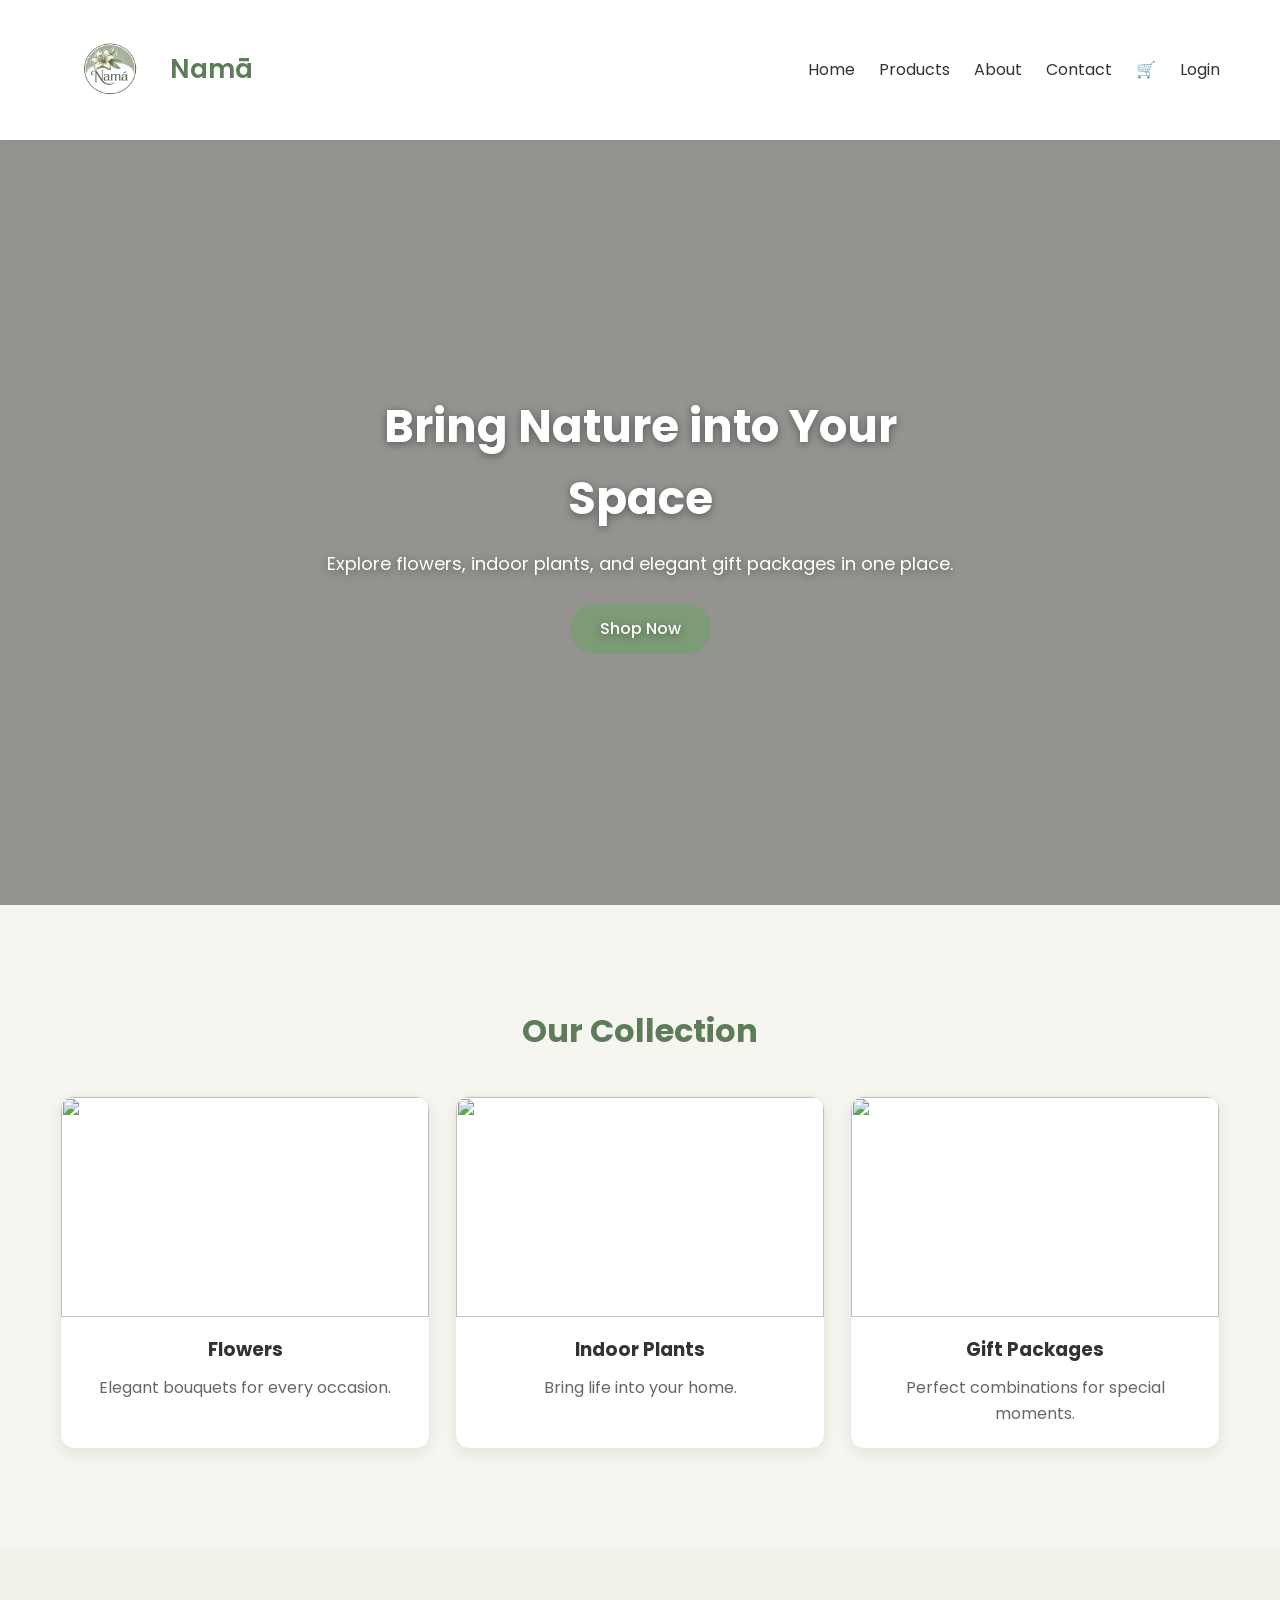
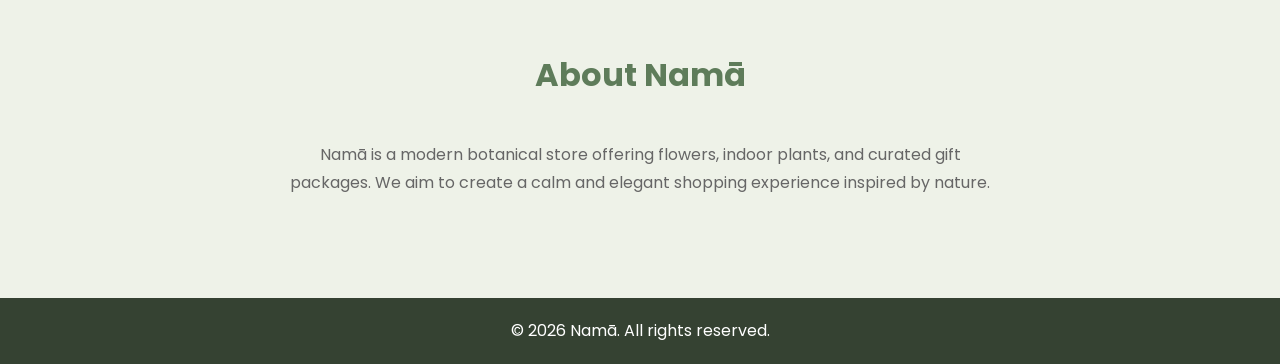
==== home.html @ d504839f "." ====
<!DOCTYPE html>
<html lang="en">
<head>
  <meta charset="UTF-8">
  <meta name="viewport" content="width=device-width, initial-scale=1.0">
  <title>Namā | Home</title>
  <link rel="stylesheet" href="assets/css/style.css">
  <link rel="preconnect" href="https://fonts.googleapis.com">
  <link rel="preconnect" href="https://fonts.gstatic.com" crossorigin>
  <link href="https://fonts.googleapis.com/css2?family=Poppins:wght@300;400;600&display=swap" rel="stylesheet">
</head>

<body>

<header class="navbar">
  <div class="logo">
  <img src="assets/images/logo2.png" alt="logo">
  <span>Namā</span>
  </div>

  <nav class="nav-links">
      <a href="home.html">Home</a>
      <a href="pages/products.php">Products</a>
      <a href="#about">About</a>
      <a href="pages/contact.html">Contact</a>
      <a href="pages/cart.html" class="cart-icon">
        🛒
        <span id="cart-count">0</span>
      </a>
      <a href="pages/admin/admin-login.php">Login</a>
  </nav>
</header>

<section class="hero">
  <div class="overlay"></div>

  <div class="hero-content">
    <h1>Bring Nature into Your Space</h1>

    <p>
      Explore flowers, indoor plants, and elegant gift packages in one place.
    </p>

    <a href="pages/products.php" class="btn">Shop Now</a>
  </div>
</section>

<section class="section">
  <h2 class="section-title">Our Collection</h2>

  <div class="grid">

    <a href="pages/products.php#flowers" class="card">
      <img src="https://images.unsplash.com/photo-1520763185298-1b434c919102?auto=format&fit=crop&w=900&q=80">
      <h3>Flowers</h3>
      <p>Elegant bouquets for every occasion.</p>
    </a>

    <a href="pages/products.php#plants" class="card">
      <img src="https://images.unsplash.com/photo-1485955900006-10f4d324d411?auto=format&fit=crop&w=900&q=80">
      <h3>Indoor Plants</h3>
      <p>Bring life into your home.</p>
    </a>

    <a href="pages/products.php#packages" class="card">
      <img src="https://images.unsplash.com/photo-1660549071389-962f436e1b5f?w=900&auto=format&fit=crop&q=60&ixlib=rb-4.1.0&ixid=M3wxMjA3fDB8MHxzZWFyY2h8NTN8fGdpZnQlMjBwYWNrYWdlcyUyMG9mJTIwZmxvd2Vyc3xlbnwwfHwwfHx8MA%3D%3D">
      <h3>Gift Packages</h3>
      <p>Perfect combinations for special moments.</p>
    </a>

  </div>
</section>

<section class="about" id="about">
  <h2>About Namā</h2>

  <p>
    Namā is a modern botanical store offering flowers, indoor plants, and curated gift packages.
    We aim to create a calm and elegant shopping experience inspired by nature.
  </p>
</section>

<footer>
  <p>&copy; 2026 Namā. All rights reserved.</p>
</footer>

</body>
</html>
---- assets/css/style.css ----
/* RESET */
html{
  scroll-behavior:smooth;
}
*{
  margin:0;
  padding:0;
  box-sizing:border-box;
}

body{
  font-family:'Poppins', sans-serif;
  background:#f7f5ef;
  color:#333;
  line-height:1.6;
  min-height:100vh;
  display:flex;
  flex-direction:column;
}

img{
  width:100%;
  display:block;
}

a{
  text-decoration:none;
}

/* NAVBAR */
.navbar{
  display:flex;
  justify-content:space-between;
  align-items:center;
  padding:20px 60px;
  background:white;
  box-shadow:0 2px 10px rgba(0,0,0,0.05);
}

.nav-links a{
  margin-left:20px;
  color:#333;
  font-size:16px;
  transition:0.3s;
}

.nav-links a:hover{
  color:#7d9b76;
}
.cart-icon{
  position: relative;
  font-size: 22px;
}

#cart-count{
  position: absolute;
  top: -8px;
  right: -10px;
  background: #7d9b76;
  color: white;
  font-size: 12px;
  padding: 2px 6px;
  border-radius: 50%;
  font-weight: 600;
  display: none; 
}

/* HERO HOME */
.hero{
  position:relative;
  height:85vh;
  background:url("https://images.unsplash.com/photo-1501004318641-b39e6451bec6?auto=format&fit=crop&w=1600&q=80") center/cover no-repeat;
  display:flex;
  align-items:center;
  justify-content:center;
  text-align:center;
}

.overlay{
  position:absolute;
  inset:0;
  background:rgba(0,0,0,0.4);
}

.hero-content{
  position:relative;
  color:white;
  max-width:700px;
  padding:0 20px;
  z-index:2;
  text-shadow:0 2px 8px rgba(0,0,0,0.4);
}

.hero h1{
  font-size:45px;
  margin-bottom:15px;
}

.hero p{
  font-size:18px;
  margin-bottom:25px;
}

/* GENERAL SECTION */
.section,
.products-section,
.about{
  padding:100px 60px;
  text-align:center;
}

.section-title,
.section-heading h2,
.products-intro h2,
.about h2{
  font-size:32px;
  margin-bottom:40px;
  color:#5e7c5a;
}

/* GRID HOME */
.grid{
  display:grid;
  grid-template-columns:repeat(auto-fit,minmax(250px,1fr));
  gap:25px;
}

/* HOME CARD */
.card{
  background:white;
  border-radius:14px;
  overflow:hidden;
  border:1px solid #ece8df;
  box-shadow:0 5px 15px rgba(0,0,0,0.08);
  transition:0.3s;
}

.card:hover{
  transform:translateY(-6px);
  box-shadow:0 10px 22px rgba(0,0,0,0.10);
}

.card img{
  height:220px;
  object-fit:cover;
}

.card h3{
  margin:18px 0 10px;
  color:#333;
}

.card p{
  padding:0 15px 22px;
  color:#666;
  line-height:1.6;
}

/* ABOUT */
.about{
  background:#eef2e8;
}

.about p{
  max-width:700px;
  margin:auto;
  line-height:1.8;
  color:#666;
}


/* BUTTONS */
.btn{
  display:inline-block;
  background:#7d9b76;
  color:white;
  padding:12px 30px;
  border-radius:30px;
  font-weight:500;
  transition:0.3s;
  cursor:pointer;
}

.btn:hover{
  background:#698462;
}

.secondary-btn{
  display:inline-block;
  background:white;
  color:#5e7c5a;
  padding:12px 30px;
  border-radius:30px;
  font-weight:500;
  border:1px solid #7d9b76;
  transition:0.3s;
}

.secondary-btn:hover{
  background:#eef2e8;
}

/* FOOTER */
footer{
  background:#354232;
  color:white;
  text-align:center;
  padding:20px;
  margin-top:auto;
}
/* PRODUCTS HERO */
.products-hero{
  position:relative;
  height:55vh;
  background:url("../images/photo1.jpg") center/cover no-repeat;
  display:flex;
  align-items:center;
  justify-content:center;
  text-align:center;
}

.products-hero-content{
  position:relative;
  color:white;
  max-width:700px;
  padding:0 20px;
  text-align:center;
  text-shadow:0 2px 8px rgba(0,0,0,0.4);
}

.products-hero-content h1{
  font-size:56px;
  margin-bottom:15px;
}
.products-hero-content p{
  font-size:20px;
  line-height:1.8;
}

.products-intro{
  text-align:center;
  margin:80px auto; 
}

.products-intro p{
  max-width:760px;
  margin:10px auto 0;
  color:#666;
  line-height:1.8;
}

.products-section > *{
  margin-bottom:40px;
}
.products-section h2{
  margin-top:40px;
}

.products-section h3{
  margin:20px 0 30px;
}
/* PRODUCTS GRID */
.products-grid{
  display:grid;
  grid-template-columns:repeat(auto-fit,minmax(250px,1fr));
  gap:25px;
  margin-bottom:40px;
}

.product-card{
  background:white;
  border-radius:14px;
  overflow:hidden;
  border:1px solid #ece8df;
  box-shadow:0 5px 15px rgba(0,0,0,0.08);
  transition:0.3s;
  display:flex;
  flex-direction:column;
  cursor:pointer;
}
.product-card:hover{
  transform:translateY(-6px);
  box-shadow:0 10px 22px rgba(0,0,0,0.10);
}

.product-card img{
  width:100%;
  height:320px;
  object-fit:contain;
  background:#f8f6f1;
  padding:15px;
}

.product-details{
  padding:20px;
  display:flex;
  flex-direction:column;
  flex-grow:1;
}

.product-details h3{
  margin-bottom:10px;
  color:#333;
  font-size:20px;
}

.product-details p{
  color:#666;
  margin-bottom:14px;
  line-height:1.6;
  font-size:15px;
}

.product-details span{
  color:#7d9b76;
  font-weight:600;
  font-size:18px;
  margin-top:auto;
  padding-top:12px;
  border-top:1px solid rgba(125,155,118,0.25);
}

/* ADD / EDIT PRODUCT FORM */
.container{
  width:450px;
  margin:60px auto;
  background:white;
  padding:25px;
  border-radius:14px;
  box-shadow:0 5px 15px rgba(0,0,0,0.08);
  border:1px solid #ece8df;
}

.container input,
.container textarea,
.container select{
  width:100%;
  padding:12px;
  border:1px solid #ddd;
  border-radius:10px;
  margin:8px 0 18px;
  font-size:15px;
  outline:none;
  font-family:'Poppins', sans-serif;
}

.container input:focus,
.container textarea:focus,
.container select:focus{
  border-color:#7d9b76;
}

.container button,
.contact-form button,
.admin-login-form button,
.checkout-btn{
  width:100%;
  padding:12px;
  background:#7d9b76;
  color:white;
  border:none;
  border-radius:12px;
  cursor:pointer;
  font-size:15px;
  margin-top:10px;
  transition:0.3s;
  font-family:'Poppins', sans-serif;
}

.container button:hover{
  background:#698462;
}

/* DELETE BUTTON + MODAL */
.delete-btn{
  background:#d9534f !important;
}

.delete-btn:hover{
  background:#c9302c !important;
}

.modal{
  display:none;
  position:fixed;
  inset:0;
  background:rgba(0,0,0,0.5);
  justify-content:center;
  align-items:center;
}

.modal-content{
  background:white;
  padding:25px;
  border-radius:16px;
  width:300px;
  text-align:center;
}

.modal-buttons{
  margin-top:15px;
}

.confirm-btn{
  background:#d9534f;
  color:white;
  border:none;
  padding:10px 15px;
  border-radius:10px;
  cursor:pointer;
  margin-right:10px;
}

.cancel-btn{
  background:#ccc;
  border:none;
  padding:10px 15px;
  border-radius:10px;
  cursor:pointer;
}

/* PRODUCT DETAILS PAGE */
.product-details-page{
  padding:80px 60px;
}

.product-details-wrapper{
  display:grid;
  grid-template-columns:1fr 1fr;
  gap:40px;
  align-items:center;
  background:white;
  padding:35px;
  border-radius:16px;
  border:1px solid #ece8df;
  box-shadow:0 5px 15px rgba(0,0,0,0.08);
}

.product-image-box{
  background:#f8f6f1;
  border-radius:16px;
  padding:20px;
}

.product-image-box img{
  width:100%;
  max-height:500px;
  object-fit:contain;
}

.product-category{
  color:#7d9b76;
  font-weight:600;
  margin-bottom:10px;
}

.product-info-box h1{
  font-size:38px;
  margin-bottom:12px;
  color:#333;
}

.product-price{
  font-size:28px;
  font-weight:600;
  color:#5e7c5a;
  margin-bottom:20px;
}

.product-description{
  color:#666;
  margin-bottom:20px;
  line-height:1.8;
}

.product-meta p{
  margin-bottom:10px;
  color:#444;
}

.product-actions{
  display:flex;
  gap:15px;
  margin-top:25px;
  flex-wrap:wrap;
}

/* CONTACT PAGE */
.contact-page{
  padding:80px 60px;
}

.contact-heading{
  text-align:center;
  margin-bottom:40px;
}

.contact-heading h1{
  font-size:36px;
  color:#5e7c5a;
  margin-bottom:10px;
}

.contact-heading p{
  color:#666;
}

.contact-wrapper{
  display:grid;
  grid-template-columns:1fr 1.2fr;
  gap:30px;
  align-items:start;
}

.contact-info,
.contact-form{
  background:white;
  padding:30px;
  border-radius:16px;
  border:1px solid #ece8df;
  box-shadow:0 5px 15px rgba(0,0,0,0.08);
}

.contact-info h2{
  color:#5e7c5a;
  margin-bottom:18px;
}

.contact-info p{
  margin-bottom:14px;
  color:#555;
}

.contact-form input,
.contact-form textarea{
  width:100%;
  padding:12px;
  border:1px solid #ddd;
  border-radius:10px;
  margin-bottom:16px;
  font-size:15px;
  outline:none;
  font-family:'Poppins', sans-serif;
}

.contact-form input:focus,
.contact-form textarea:focus{
  border-color:#7d9b76;
}

.contact-form button:hover{
  background:#698462;
}

/* ADMIN LOGIN PAGE */
.admin-login-page{
  padding:80px 60px;
  display:flex;
  justify-content:center;
  align-items:center;
}

.admin-login-card{
  width:100%;
  max-width:500px;
  background:white;
  padding:35px;
  border-radius:16px;
  border:1px solid #ece8df;
  box-shadow:0 5px 15px rgba(0,0,0,0.08);
}

.admin-login-heading{
  text-align:center;
  margin-bottom:25px;
}

.admin-login-heading h1{
  font-size:36px;
  color:#5e7c5a;
  margin-bottom:10px;
}

.admin-login-heading p{
  color:#666;
  line-height:1.7;
}

.admin-login-form{
  display:flex;
  flex-direction:column;
}

.admin-login-form label{
  margin-bottom:8px;
  color:#444;
  font-weight:500;
}

.admin-login-form input{
  width:100%;
  padding:12px;
  border:1px solid #ddd;
  border-radius:10px;
  margin-bottom:18px;
  font-size:15px;
  outline:none;
  font-family:'Poppins', sans-serif;
}

.admin-login-form input:focus{
  border-color:#7d9b76;
}

.admin-login-form button:hover{
  background:#698462;
}

/* ADMIN DASHBOARD PAGE */
.admin-dashboard-page{
  padding:80px 60px;
}

.admin-dashboard-heading{
  text-align:center;
  margin-bottom:40px;
}

.admin-dashboard-heading h1{
  font-size:36px;
  color:#5e7c5a;
  margin-bottom:10px;
}

.admin-dashboard-heading p{
  color:#666;
  max-width:760px;
  margin:auto;
  line-height:1.8;
}

.admin-dashboard-grid{
  display:grid;
  grid-template-columns:repeat(auto-fit, minmax(250px, 1fr));
  gap:25px;
}

.admin-dashboard-card{
  background:white;
  padding:30px 25px;
  border-radius:16px;
  border:1px solid #ece8df;
  box-shadow:0 5px 15px rgba(0,0,0,0.08);
  text-align:center;
}

.admin-dashboard-card h2{
  font-size:24px;
  color:#5e7c5a;
  margin-bottom:12px;
}

.admin-dashboard-card p{
  color:#666;
  line-height:1.7;
  margin-bottom:20px;
}

.admin-search-box{
  max-width:900px;
  margin:0 auto 35px;
  background:white;
  padding:30px;
  border-radius:16px;
  border:1px solid #ece8df;
  box-shadow:0 5px 15px rgba(0,0,0,0.08);
  text-align:center;
}

.admin-search-box h2{
  font-size:28px;
  color:#5e7c5a;
  margin-bottom:10px;
}

.admin-search-box p{
  color:#666;
  margin-bottom:20px;
  line-height:1.7;
}

.admin-search-form{
  display:flex;
  gap:15px;
  justify-content:center;
  align-items:center;
  flex-wrap:wrap;
}

.admin-search-form input{
  width:100%;
  max-width:420px;
  padding:12px;
  border:1px solid #ddd;
  border-radius:10px;
  font-size:15px;
  outline:none;
  font-family:'Poppins', sans-serif;
}

.admin-search-form input:focus{
  border-color:#7d9b76;
}

/* RESPONSIVE */
@media (max-width:768px){
  .navbar{
    flex-direction:column;
    gap:15px;
  }

  .container{
    width:90%;
  }

  .product-details-wrapper,
  .contact-wrapper{
    grid-template-columns:1fr;
  }

  .product-details-page,
  .contact-page,
  .admin-login-page,
  .admin-dashboard-page{
    padding:50px 20px;
  }

  .product-info-box h1,
  .admin-login-heading h1,
  .admin-dashboard-heading h1{
    font-size:30px;
  }
}

.map {
  width: 100%;
  height: 250px;
  border: 0;
  border-radius: 10px;
  margin-top: 15px;
}
@media (max-width: 768px) {
  .map {
    height: 200px;
  }
}

.product-actions .btn {
  border: none; /* Removes the border */
  outline: none;
  background-color: #839577;
  color: white;
  padding: 12px 30px;
  border-radius: 50px;
  cursor: pointer;
  font-family: 'Poppins', sans-serif;
  transition: opacity 0.3s ease;
}
.suggestions-section {
  margin-bottom: 60px;
}

.suggestions-section h2 {
  margin-bottom: 15px;
  font-weight: 600;
  color:#3c5a45;
  margin-left: 100px;
  font-size:xx-large;
}

.suggestions-container {
  display: grid;
  grid-template-columns: repeat(auto-fit, minmax(200px, 1fr));
  gap: 25px;
  align-items: stretch; 
}

.suggestion-card {
  background: #fff;
  border-radius: 18px;
  overflow: hidden;
  text-align: center;
  box-shadow: 0 6px 18px rgba(0, 0, 0, 0.06);
  transition: 0.3s;
  padding-bottom: 15px;
  height: 100%;
  display: flex;
  flex-direction: column;
}

.suggestion-card:hover {
  transform: translateY(-6px);
}

.suggestion-card img {
  width: 100%;
  height: 200px;
  object-fit: cover;
  display: block;
}

.suggestion-card h3 {
  font-size: 16px;
  margin: 12px 10px 5px;
  font-weight: 600;
  color: #121212;
  padding: 0 10px;
}

.suggestion-card p {
  font-size: 13px;
  margin-top:10px ;
  padding: 0 10px;
  margin: 5px 10px;
  color:#666;
  margin-bottom:20px;
  line-height:1.6;
  flex-grow: 1;
}

#price {
  margin-top: auto;
  font-weight: 600;
  color: #4d674d ;
  font-size: 16px;
}

/* cart + checkout*/
/* --- CLEANED CART & CHECKOUT --- */
.cart-page {
  max-width: 1200px;
  margin: 40px auto;
  padding: 0 20px;
}

.cart-header h1 {
  font-weight: 600;
  font-size: 2rem;
  margin-bottom: 30px;
  text-align: center;
}

.cart-wrapper {
  display: grid;
  grid-template-columns: 1fr 380px; /* Simplified sidebar width */
  gap: 30px;
  align-items: start;
}

/* Shared Container Style for Cart Items, Form, and Summary */
.cart-items-container, 
.checkout-form-section, 
.summary-box {
  background: #ffffff;
  border-radius: 15px;
  padding: 30px;
  box-shadow: 0 4px 15px rgba(0, 0, 0, 0.05);
  border: 1px solid #ece8df;
}

.cart-items-container {
  margin-bottom: 30px;
}

.cart-item {
  display: flex;
  gap: 20px;
  padding: 20px 0;
  border-bottom: 1px solid #f0f0f0;
}

.cart-item:last-child { border-bottom: none; }

.cart-item-image img {
  width: 100px;
  height: 120px;
  object-fit: cover;
  border-radius: 8px;
}

.cart-item-details {
  flex: 1;
  display: flex;
  flex-direction: column;
  justify-content: space-between;
}

.item-info h3 { font-size: 1.1rem; color: #1a1a1a; }
.item-category { font-size: 0.75rem; color: #888; text-transform: uppercase; }
.item-price { font-weight: 600; margin-top: 5px; color: #5e7c5a; }

.item-management {
  display: flex;
  justify-content: space-between;
  align-items: center;
  margin-top: 10px;
}

.qty-box {
  display: flex;
  align-items: center;
  border: 1px solid #ddd;
  border-radius: 20px;
  overflow: hidden;
}

.qty-box button {
  background: #f5f5f5;
  border: none;
  padding: 5px 12px;
  cursor: pointer;
  transition: 0.3s;
}

.qty-box span { padding: 0 10px; font-weight: 600; }

.remove-link {
  background: none;
  border: none;
  color: #d9534f;
  text-decoration: underline;
  cursor: pointer;
  font-size: 0.85rem;
}

/* Checkout Form Styles */
.form-row {
  display: grid;
  grid-template-columns: 1fr 1fr;
  gap: 15px;
}

.form-group { margin-bottom: 15px; }
.form-group label { 
  display: block; font-weight: 600; margin-bottom: 5px; font-size: 0.9rem; }

.form-group input, 
.form-group select, 
.form-group textarea {
  width: 100%;
  padding: 12px;
  border: 1px solid #eee;
  border-radius: 8px;
  background: #fdfdfd;
  font-family: inherit;
  outline: none;
}
.form-group textarea {
  height: 120px;
  resize: vertical; 
}

.payment-grid {
  display: grid;
  grid-template-columns: repeat(auto-fit, minmax(100px, 1fr));
  gap: 10px;
  margin-top: 15px;
}

.payment-option {
  border: 1px solid #eee;
  padding: 12px;
  border-radius: 10px;
  text-align: center;
  cursor: pointer;
  font-size: 0.85rem;
}

.payment-option:has(input:checked) {
  border-color: #7d9b76;
  background-color: #f9faf8;
}


.cart-right-section {
  position: sticky;
  top: 40px;
}

.summary-row {
  display: flex;
  justify-content: space-between;
  margin-bottom: 12px;
}

.summary-row.total {
  border-top: 1px solid #eee;
  padding-top: 15px;
  margin-top: 15px;
  font-weight: 600;
  font-size: 1.2rem;
}


.continue-link {
  display: block;
  text-align: center;
  margin-top: 15px;
  color: #888;
  font-size: 0.9rem;
  text-decoration: none;
  transition: 0.3s;
}

.continue-link:hover {
  color: #7d9b76;
  text-decoration: underline;
}

/* Mobile Responsive */
@media (max-width: 992px) {
  .cart-wrapper { grid-template-columns: 1fr; }
  .cart-right-section { position: static; }
  .form-row { grid-template-columns: 1fr; }
}

.thank-you-container {
  text-align: center;
  padding: 100px 20px;
  max-width: 600px;
  margin: 50px auto;
  background: white;
  border-radius: 15px;
  box-shadow: 0 4px 15px rgba(0,0,0,0.05);
}
.thank-you-container h1 { color: #839577; font-size: 2.5rem; }
.thank-you-container p { margin: 20px 0; color: #666; }
.home-btn {
  display: inline-block;
  padding: 12px 30px;
  background: #839577;
  color: white;
  border-radius: 50px;
  text-decoration: none;
  transition: 0.3s;
}
.home-btn:hover { background: #6d7c62; }

.product-help {
  margin-top: 25px;
  padding: 15px;
  border: 1px solid #eee;
  border-radius: 10px;
  background-color: #fafafa;
}

.product-help h3 {
  font-size: 18px;
  margin-bottom: 10px;
}

.product-help p {
  font-size: 14px;
  color: #555;
  margin-bottom: 10px;
}

.product-help ul {
  padding-left: 18px;
  margin-bottom: 10px;
}

.product-help li {
  font-size: 13px;
  color: #666;
  margin-bottom: 5px;
}

.delete-all-btn {
  margin-top: 10px;
  width: 100%;
  padding: 10px;
  background: #eee;
  border: none;
  border-radius: 6px;
  cursor: pointer;
}

.delete-all-btn:hover {
  background: #ddd;
}

.success-message {
  display: none;
  color: #2e7d32;
  background: #e8f5e9;
  padding: 12px;
  border-radius: 8px;
  margin-bottom: 15px;
  text-align: center;
}

.logo {
  display: flex;
  align-items: center;
  gap: 10px;
  font-size: 26px;
  font-weight: 600;
  color: #5e7c5a;
}

.logo img {
  width: 100px;
  height: 100px;
  object-fit: contain;
}

.customization-box {
  margin-top: 20px;
  padding: 15px;
  background: #f5f5f5;
  border-radius: 12px;
}

.customization-box h3 {
  margin-bottom: 10px;
  font-size: 16px;
}

.custom-option {
  display: flex;
  align-items: center;
  gap: 8px;
  margin-bottom: 8px;
  font-size: 14px;
}

.customization-box textarea {
  width: 100%;
  margin-top: 10px;
  padding: 10px;
  border-radius: 8px;
  border: 1px solid #ccc;
  resize: none;
  min-height: 80px;
}

/* PRODUCT FORM PAGE */

#preview{
  max-width:200px;
  margin-bottom:10px;
  border-radius:10px;
}

#deleteBtn{
  background:#d9534f;
  margin-top:10px;
}

#deleteBtn:hover{
  background:#c9302c;
}
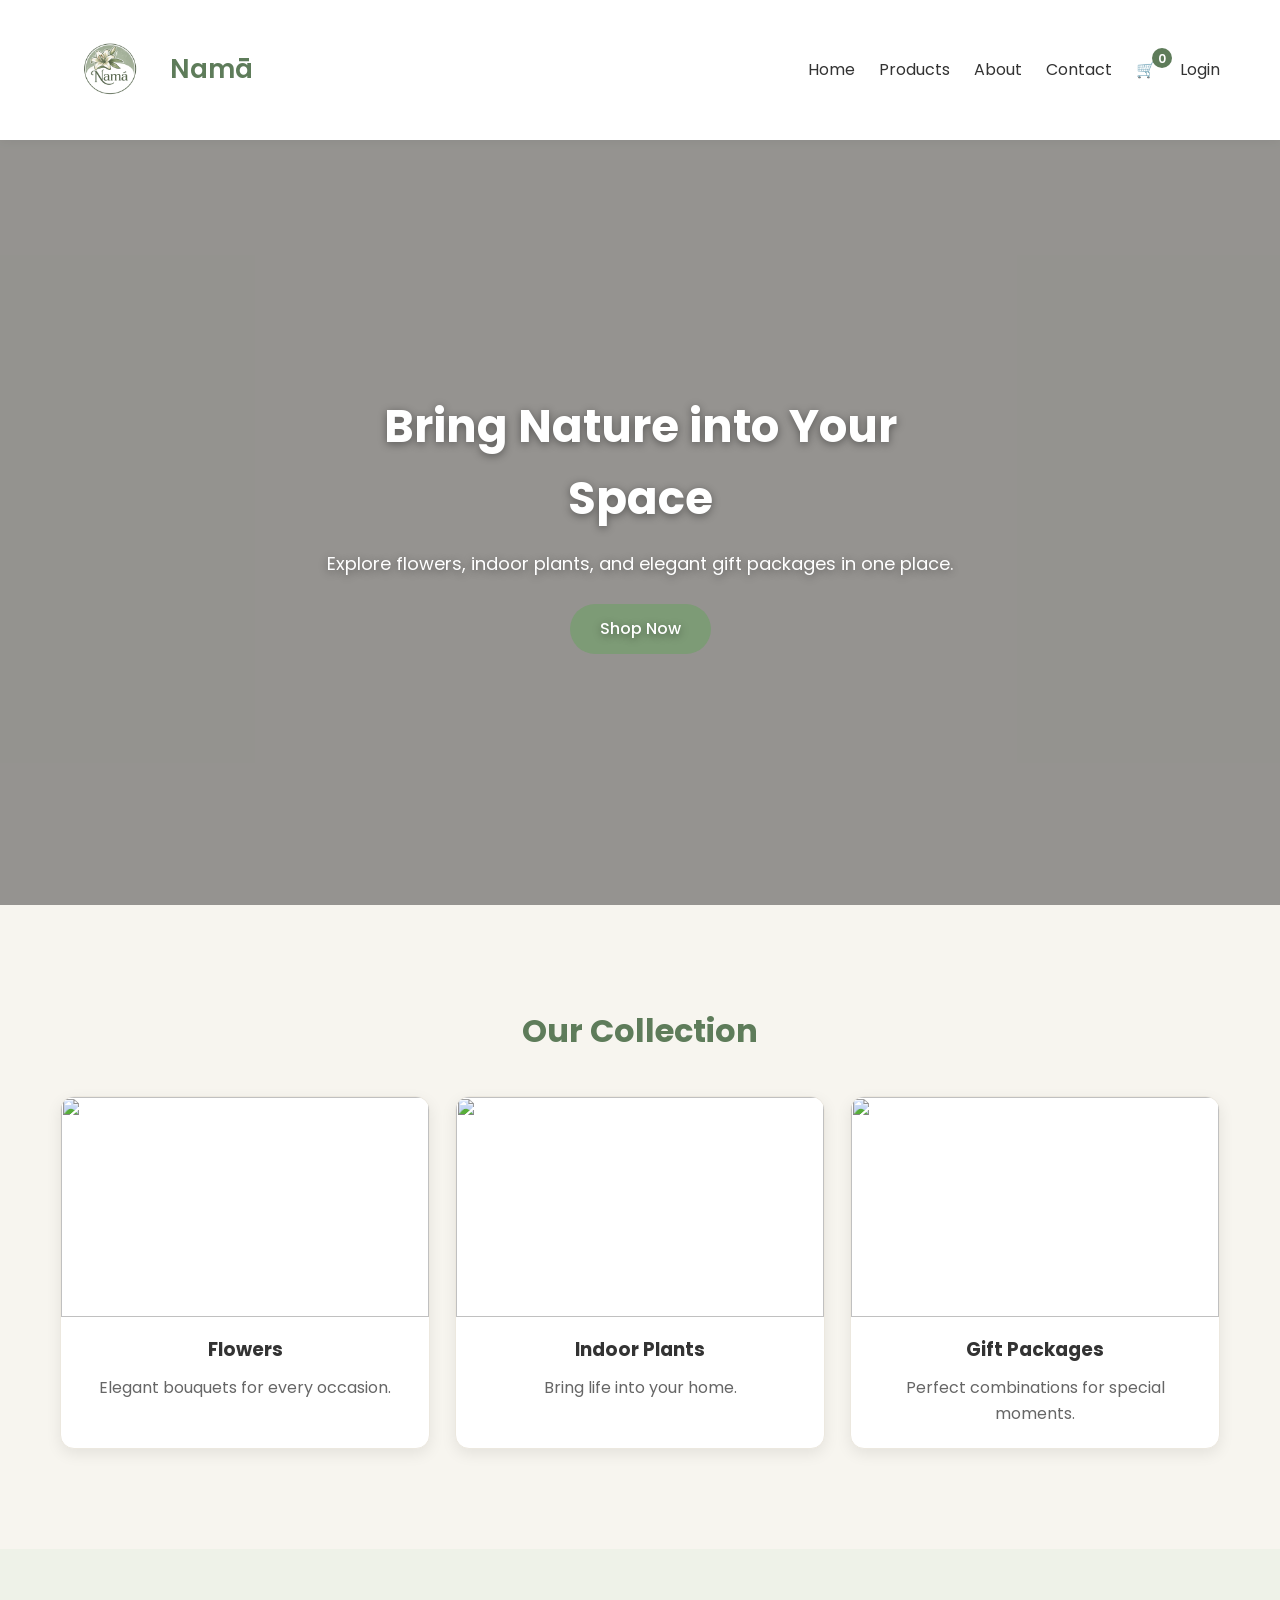
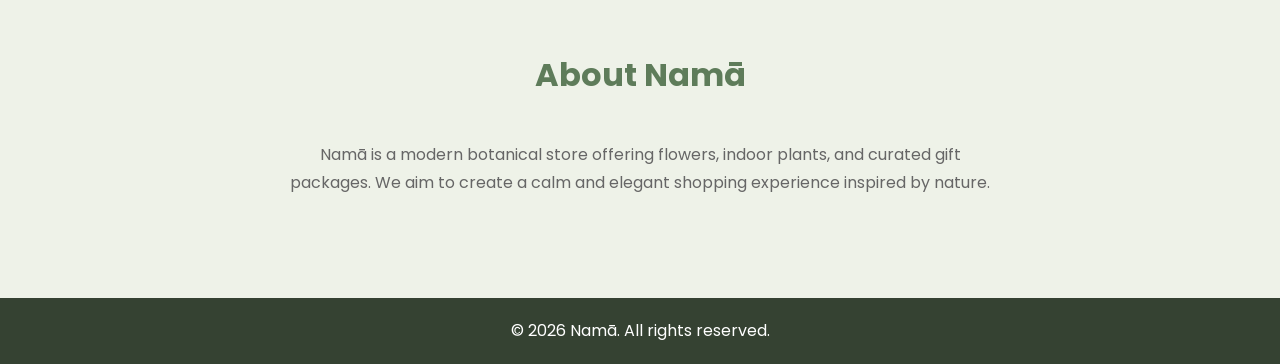
==== commit 5e847f7c: "Complete admin dashboard and cart updates" ====
--- a/home.html
+++ b/home.html
@@ -9,7 +9,7 @@
   <link rel="preconnect" href="https://fonts.gstatic.com" crossorigin>
   <link href="https://fonts.googleapis.com/css2?family=Poppins:wght@300;400;600&display=swap" rel="stylesheet">
 </head>
-
+<script src="assets/js/cart-count.js"></script>
 <body>
 
 <header class="navbar">
--- a/assets/css/style.css
+++ b/assets/css/style.css
@@ -54,15 +54,18 @@
 
 #cart-count{
   position: absolute;
-  top: -8px;
-  right: -10px;
-  background: #7d9b76;
+  top: -10px;
+  right: -12px;
+  background: #5e7c5a;
   color: white;
   font-size: 12px;
-  padding: 2px 6px;
+  width: 20px;
+  height: 20px;
   border-radius: 50%;
+  display: flex;
+  align-items: center;
+  justify-content: center;
   font-weight: 600;
-  display: none; 
 }
 
 /* HERO HOME */
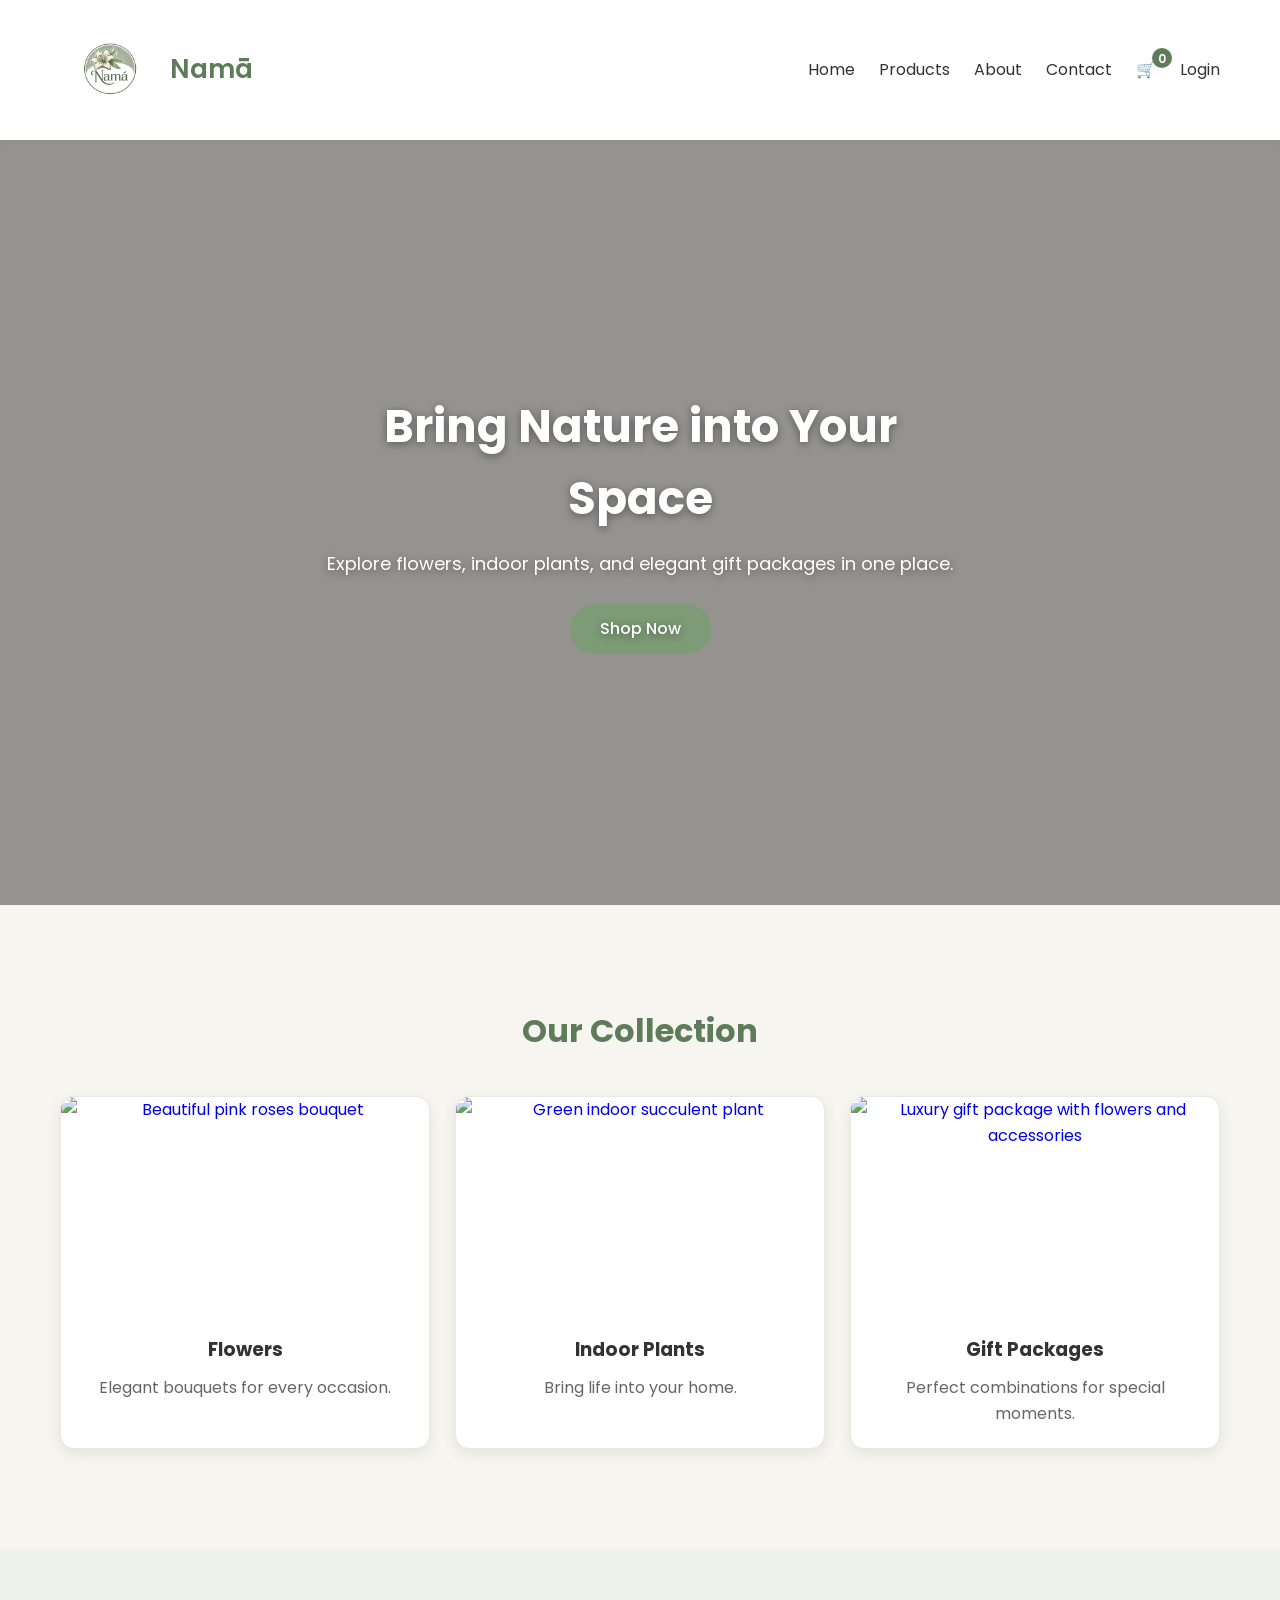
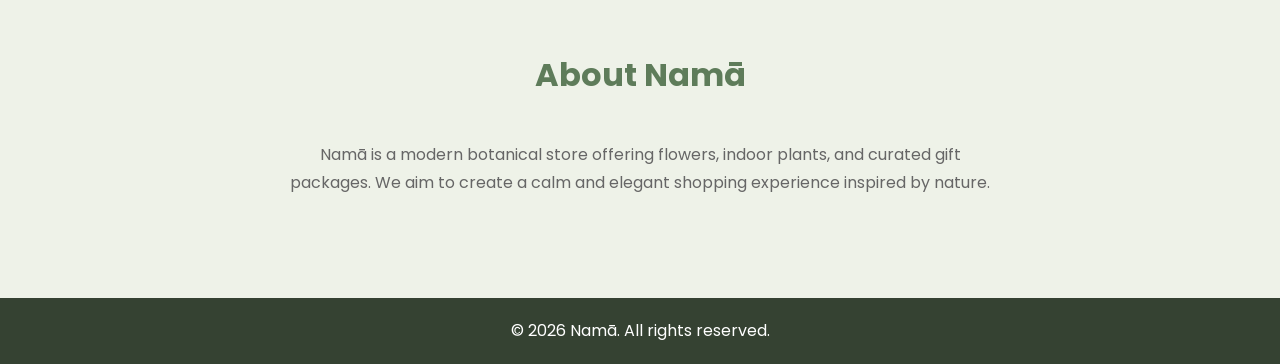
==== commit 79225d21: "Update home.html" ====
--- a/home.html
+++ b/home.html
@@ -12,75 +12,67 @@
 <script src="assets/js/cart-count.js"></script>
 <body>
 
-<header class="navbar">
+<header class="navbar" role="banner">
   <div class="logo">
-  <img src="assets/images/logo2.png" alt="logo">
-  <span>Namā</span>
+    <img src="assets/images/logo2.png" alt="Namā Logo">
+    <span>Namā</span>
   </div>
 
-  <nav class="nav-links">
+  <nav class="nav-links" aria-label="Main Navigation">
       <a href="home.html">Home</a>
       <a href="pages/products.php">Products</a>
       <a href="#about">About</a>
       <a href="pages/contact.html">Contact</a>
-      <a href="pages/cart.html" class="cart-icon">
-        🛒
+      <a href="pages/cart.html" class="cart-icon" aria-label="Shopping cart, contains 0 items">
+        <span aria-hidden="true">🛒</span>
         <span id="cart-count">0</span>
       </a>
       <a href="pages/admin/admin-login.php">Login</a>
   </nav>
 </header>
 
-<section class="hero">
-  <div class="overlay"></div>
+<main> <section class="hero" aria-labelledby="hero-title">
+    <div class="overlay"></div>
+    <div class="hero-content">
+      <h1 id="hero-title">Bring Nature into Your Space</h1>
+      <p>Explore flowers, indoor plants, and elegant gift packages in one place.</p>
+      <a href="pages/products.php" class="btn">Shop Now</a>
+    </div>
+  </section>
 
-  <div class="hero-content">
-    <h1>Bring Nature into Your Space</h1>
+  <section class="section" aria-labelledby="collection-title">
+    <h2 class="section-title" id="collection-title">Our Collection</h2>
+    <div class="grid">
+      <a href="pages/products.php#flowers" class="card">
+        <img src="https://images.unsplash.com/photo-1520763185298-1b434c919102?auto=format&fit=crop&w=900&q=80" alt="Beautiful pink roses bouquet">
+        <h3>Flowers</h3>
+        <p>Elegant bouquets for every occasion.</p>
+      </a>
 
+      <a href="pages/products.php#plants" class="card">
+        <img src="https://images.unsplash.com/photo-1485955900006-10f4d324d411?auto=format&fit=crop&w=900&q=80" alt="Green indoor succulent plant">
+        <h3>Indoor Plants</h3>
+        <p>Bring life into your home.</p>
+      </a>
+
+      <a href="pages/products.php#packages" class="card">
+        <img src="https://images.unsplash.com/photo-1660549071389-962f436e1b5f?w=900&auto=format&fit=crop&q=60" alt="Luxury gift package with flowers and accessories">
+        <h3>Gift Packages</h3>
+        <p>Perfect combinations for special moments.</p>
+      </a>
+    </div>
+  </section>
+
+  <section class="about" id="about" aria-labelledby="about-title">
+    <h2 id="about-title">About Namā</h2>
     <p>
-      Explore flowers, indoor plants, and elegant gift packages in one place.
+      Namā is a modern botanical store offering flowers, indoor plants, and curated gift packages.
+      We aim to create a calm and elegant shopping experience inspired by nature.
     </p>
+  </section>
+</main>
 
-    <a href="pages/products.php" class="btn">Shop Now</a>
-  </div>
-</section>
-
-<section class="section">
-  <h2 class="section-title">Our Collection</h2>
-
-  <div class="grid">
-
-    <a href="pages/products.php#flowers" class="card">
-      <img src="https://images.unsplash.com/photo-1520763185298-1b434c919102?auto=format&fit=crop&w=900&q=80">
-      <h3>Flowers</h3>
-      <p>Elegant bouquets for every occasion.</p>
-    </a>
-
-    <a href="pages/products.php#plants" class="card">
-      <img src="https://images.unsplash.com/photo-1485955900006-10f4d324d411?auto=format&fit=crop&w=900&q=80">
-      <h3>Indoor Plants</h3>
-      <p>Bring life into your home.</p>
-    </a>
-
-    <a href="pages/products.php#packages" class="card">
-      <img src="https://images.unsplash.com/photo-1660549071389-962f436e1b5f?w=900&auto=format&fit=crop&q=60&ixlib=rb-4.1.0&ixid=M3wxMjA3fDB8MHxzZWFyY2h8NTN8fGdpZnQlMjBwYWNrYWdlcyUyMG9mJTIwZmxvd2Vyc3xlbnwwfHwwfHx8MA%3D%3D">
-      <h3>Gift Packages</h3>
-      <p>Perfect combinations for special moments.</p>
-    </a>
-
-  </div>
-</section>
-
-<section class="about" id="about">
-  <h2>About Namā</h2>
-
-  <p>
-    Namā is a modern botanical store offering flowers, indoor plants, and curated gift packages.
-    We aim to create a calm and elegant shopping experience inspired by nature.
-  </p>
-</section>
-
-<footer>
+<footer role="contentinfo">
   <p>&copy; 2026 Namā. All rights reserved.</p>
 </footer>
 
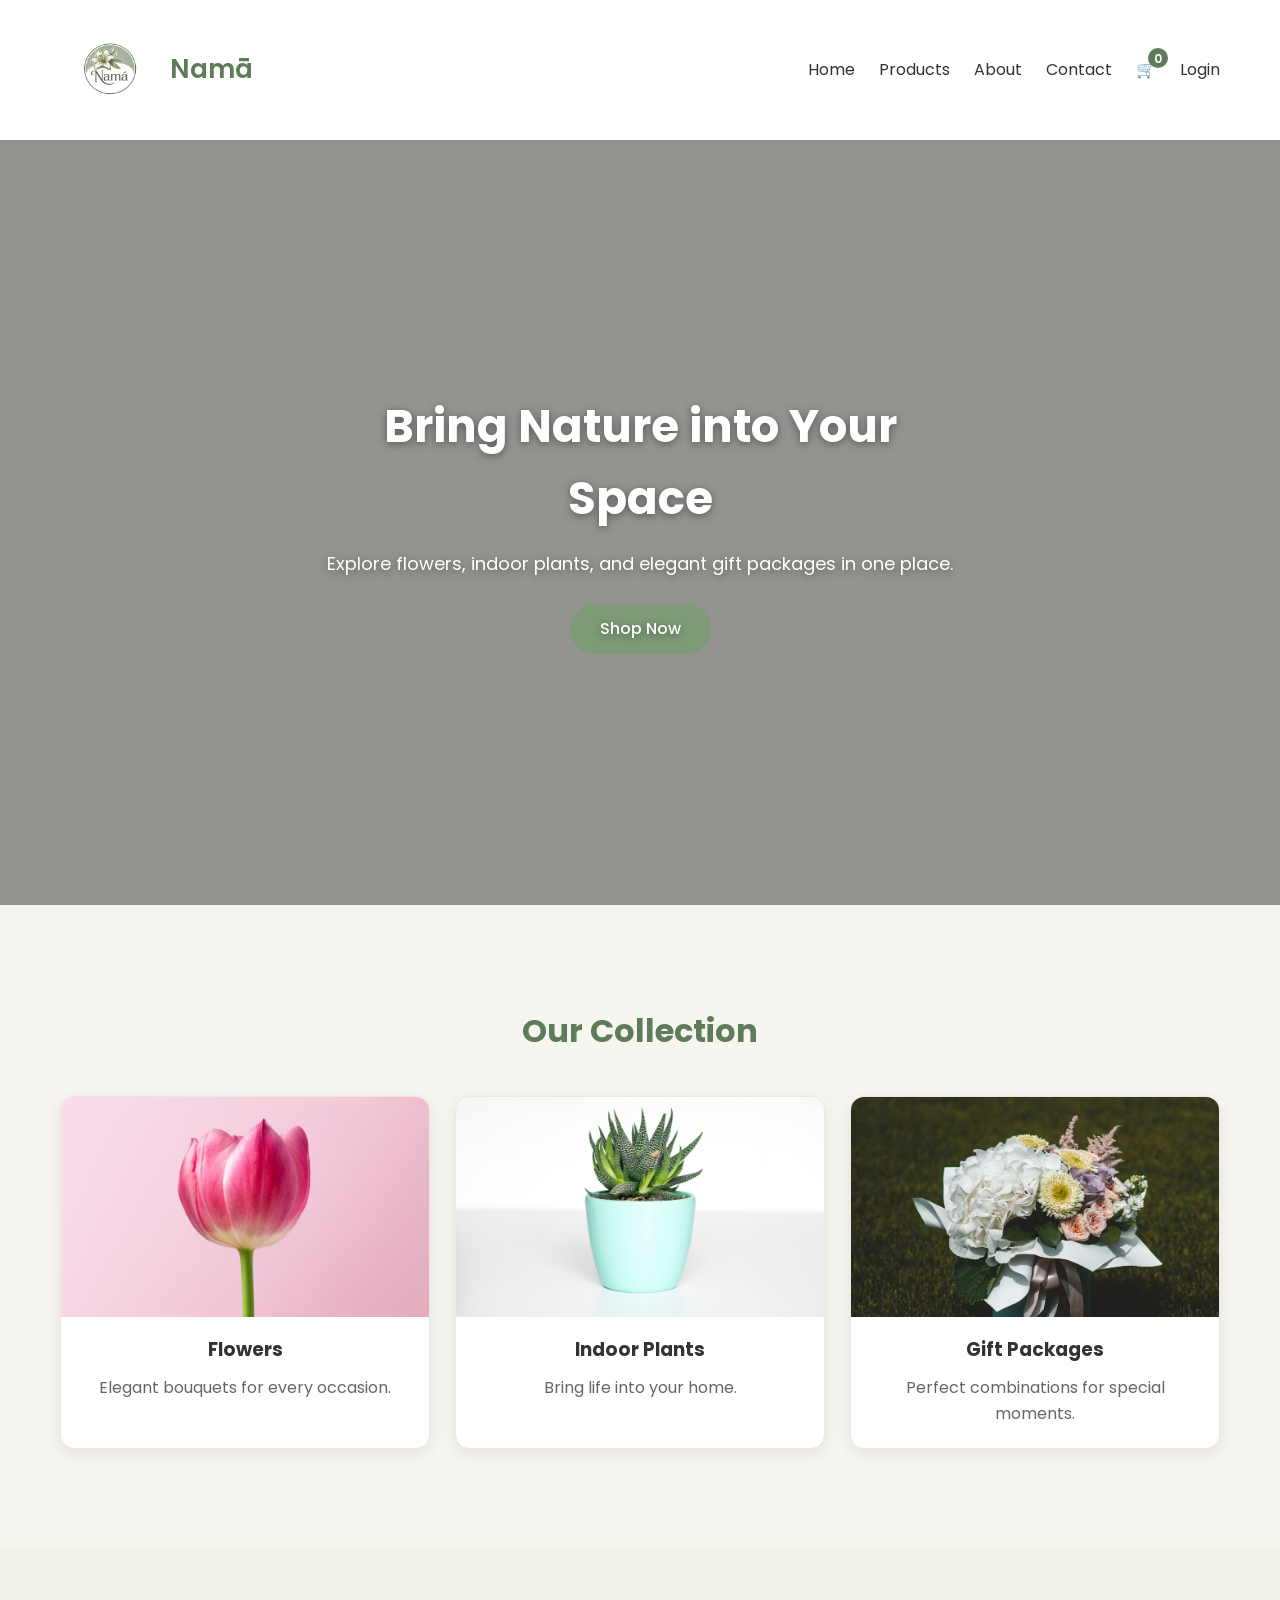
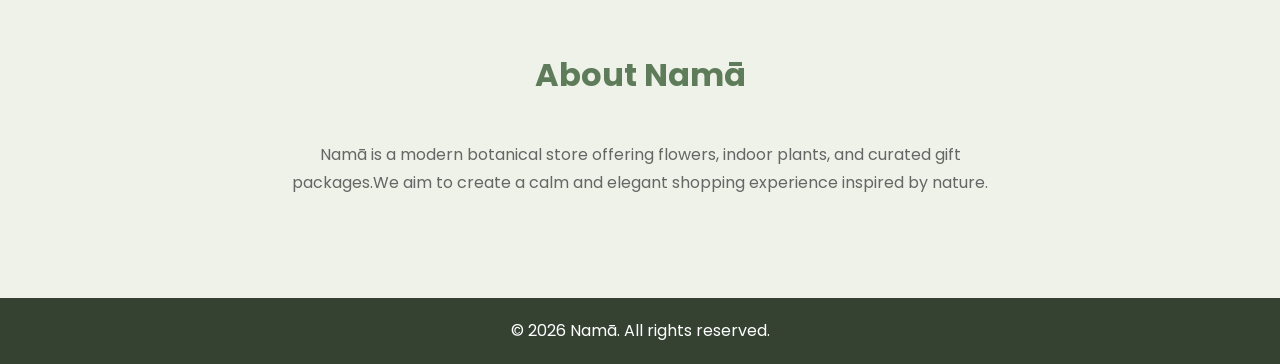
==== commit 750f1776: "." ====
--- a/home.html
+++ b/home.html
@@ -1,80 +1,85 @@
 <!DOCTYPE html>
 <html lang="en">
 <head>
+  <!-- Character encoding -->
   <meta charset="UTF-8">
+  <!-- Responsive design for mobile devices -->
   <meta name="viewport" content="width=device-width, initial-scale=1.0">
+  <!-- Page title -->
   <title>Namā | Home</title>
+  <!-- Main stylesheet -->
   <link rel="stylesheet" href="assets/css/style.css">
+  <!-- Google Fonts connection -->
   <link rel="preconnect" href="https://fonts.googleapis.com">
   <link rel="preconnect" href="https://fonts.gstatic.com" crossorigin>
+  <!-- Poppins font -->
   <link href="https://fonts.googleapis.com/css2?family=Poppins:wght@300;400;600&display=swap" rel="stylesheet">
+  <!-- script -->
+  <script src="assets/js/cart-count.js" defer></script>
 </head>
-<script src="assets/js/cart-count.js"></script>
 <body>
-
+<!-- ================= HEADER SECTION ================= -->
 <header class="navbar" role="banner">
+  <!-- Website logo -->
   <div class="logo">
     <img src="assets/images/logo2.png" alt="Namā Logo">
     <span>Namā</span>
   </div>
-
+  <!-- Main navigation menu -->
   <nav class="nav-links" aria-label="Main Navigation">
       <a href="home.html">Home</a>
       <a href="pages/products.php">Products</a>
       <a href="#about">About</a>
       <a href="pages/contact.html">Contact</a>
-      <a href="pages/cart.html" class="cart-icon" aria-label="Shopping cart, contains 0 items">
-        <span aria-hidden="true">🛒</span>
-        <span id="cart-count">0</span>
-      </a>
+      <a href="pages/cart.html" class="cart-icon" aria-label="Shopping cart, contains 0 items"><span aria-hidden="true">🛒</span><span id="cart-count">0</span></a>
       <a href="pages/admin/admin-login.php">Login</a>
   </nav>
 </header>
-
-<main> <section class="hero" aria-labelledby="hero-title">
+<!-- ================= MAIN CONTENT ================= -->
+<main>
+  <!-- ================= HERO SECTION ================= -->
+  <section class="hero" aria-labelledby="hero-title">
+    <!-- Dark overlay -->
     <div class="overlay"></div>
+    <!-- Hero text content -->
     <div class="hero-content">
       <h1 id="hero-title">Bring Nature into Your Space</h1>
       <p>Explore flowers, indoor plants, and elegant gift packages in one place.</p>
+      <!-- Shop now button -->
       <a href="pages/products.php" class="btn">Shop Now</a>
     </div>
   </section>
-
+  <!-- ================= COLLECTION SECTION ================= -->
   <section class="section" aria-labelledby="collection-title">
+    <!-- Section heading -->
     <h2 class="section-title" id="collection-title">Our Collection</h2>
     <div class="grid">
+      <!-- Flowers category card -->
       <a href="pages/products.php#flowers" class="card">
-        <img src="https://images.unsplash.com/photo-1520763185298-1b434c919102?auto=format&fit=crop&w=900&q=80" alt="Beautiful pink roses bouquet">
+        <img src="assets/images/Flowers.png" alt="Beautiful pink roses bouquet">
         <h3>Flowers</h3>
         <p>Elegant bouquets for every occasion.</p>
       </a>
-
+      <!-- Indoor plants category card -->
       <a href="pages/products.php#plants" class="card">
-        <img src="https://images.unsplash.com/photo-1485955900006-10f4d324d411?auto=format&fit=crop&w=900&q=80" alt="Green indoor succulent plant">
+        <img src="assets/images/Indoor.png" alt="Green indoor succulent plant">
         <h3>Indoor Plants</h3>
         <p>Bring life into your home.</p>
       </a>
-
+      <!-- Gift packages category card -->
       <a href="pages/products.php#packages" class="card">
-        <img src="https://images.unsplash.com/photo-1660549071389-962f436e1b5f?w=900&auto=format&fit=crop&q=60" alt="Luxury gift package with flowers and accessories">
+        <img src="assets/images/GiftPackages.png" alt="Luxury gift package with flowers and accessories">
         <h3>Gift Packages</h3>
         <p>Perfect combinations for special moments.</p>
       </a>
     </div>
   </section>
-
+  <!-- ================= ABOUT SECTION ================= -->
   <section class="about" id="about" aria-labelledby="about-title">
     <h2 id="about-title">About Namā</h2>
-    <p>
-      Namā is a modern botanical store offering flowers, indoor plants, and curated gift packages.
-      We aim to create a calm and elegant shopping experience inspired by nature.
-    </p>
+    <p>Namā is a modern botanical store offering flowers, indoor plants, and curated gift packages.We aim to create a calm and elegant shopping experience inspired by nature.</p>
   </section>
 </main>
-
-<footer role="contentinfo">
-  <p>&copy; 2026 Namā. All rights reserved.</p>
-</footer>
-
+<footer role="contentinfo"><p>&copy; 2026 Namā. All rights reserved.</p></footer>
 </body>
-</html>
+</html>
--- a/assets/css/style.css
+++ b/assets/css/style.css
@@ -1,4 +1,3 @@
-/* RESET */
 html{
   scroll-behavior:smooth;
 }
@@ -1164,3 +1163,152 @@
 #deleteBtn:hover{
   background:#c9302c;
 }
+
+.suggestions-container{
+  display:flex;
+  justify-content:center;
+  gap:20px;
+  flex-wrap:wrap;
+  margin:40px auto;
+}
+
+.suggestion-card{
+  width:180px;
+  background:#fff;
+  border-radius:15px;
+  padding:15px;
+  text-align:center;
+  box-shadow:0 2px 10px rgba(0,0,0,0.1);
+}
+
+.suggestion-card img{
+  width:100%;
+  height:180px;
+  object-fit:cover;
+  border-radius:10px;
+}
+
+.suggestion-card h3{
+  margin-top:10px;
+  font-size:16px;
+}
+
+.modal {
+  display: none; 
+  position: fixed;
+  z-index: 1000;
+  left: 0;
+  top: 0;
+  width: 100%;
+  height: 100%;
+  background-color: rgba(0,0,0,0.5); /* خلفية شبه شفافة */
+  justify-content: center;
+  align-items: center;
+}
+
+.modal-content {
+  background-color: white;
+  padding: 30px;
+  border-radius: 15px;
+  text-align: center;
+  width: 90%;
+  max-width: 400px;
+  box-shadow: 0 4px 15px rgba(0,0,0,0.2);
+}
+
+.modal-buttons {
+  display: flex;
+  gap: 10px;
+  justify-content: center;
+  margin-top: 20px;
+}
+
+.confirm-btn {
+  background-color: #d9534f; /* أحمر للحذف */
+  color: white;
+  border: none;
+  padding: 10px 25px;
+  border-radius: 8px;
+  cursor: pointer;
+}
+
+.cancel-btn {
+  background-color: #f0f0f0;
+  color: #333;
+  border: none;
+  padding: 10px 25px;
+  border-radius: 8px;
+  cursor: pointer;
+}
+
+.history-section-wrapper {
+  max-width: 600px;
+  margin: 40px auto;
+  padding: 0 20px;
+}
+.main-history-title {
+  color: #5e7c5a;
+  font-size: 1.8rem;
+  font-weight: 600;
+  margin-bottom: 25px;
+  text-align: center;
+}
+.order-history-card {
+  background: #fff;
+  border-radius: 15px;
+  padding: 25px;
+  box-shadow: 0 4px 15px rgba(0,0,0,0.05);
+  border: 1px solid #f1f1f1;
+  text-align: left;
+  margin-bottom: 20px;
+}
+.order-id-display {
+  font-weight: 600;
+  color: #333;
+  font-size: 1.1rem;
+  margin-bottom: 15px;
+  display: block;
+}
+.meta-row {
+  display: flex;
+  justify-content: space-between;
+  align-items: center;
+  margin-bottom: 15px;
+}
+.status-capsule {
+  background: #eef7ee;
+  color: #4caf50;
+  padding: 5px 15px;
+  border-radius: 20px;
+  font-size: 0.85rem;
+  font-weight: 500;
+}
+.static-date-text {
+  font-weight: 600;
+  color: #444;
+  font-size: 0.95rem;
+}
+.items-list-container {
+  margin-top: 15px;
+  border-top: 1px solid #f5f5f5;
+  padding-top: 15px;
+  list-style: none;
+  padding-left: 0;
+}
+.product-row-item {
+  color: #666;
+  font-size: 0.95rem;
+  margin-bottom: 10px;
+  display: flex;
+  align-items: center;
+}
+.error-message{
+  color:red;
+  font-size:14px;
+  display:block;
+  margin-top:2px;
+  margin-bottom:0;
+}
+.admin-login-form input{
+  margin-bottom:5px;
+}
